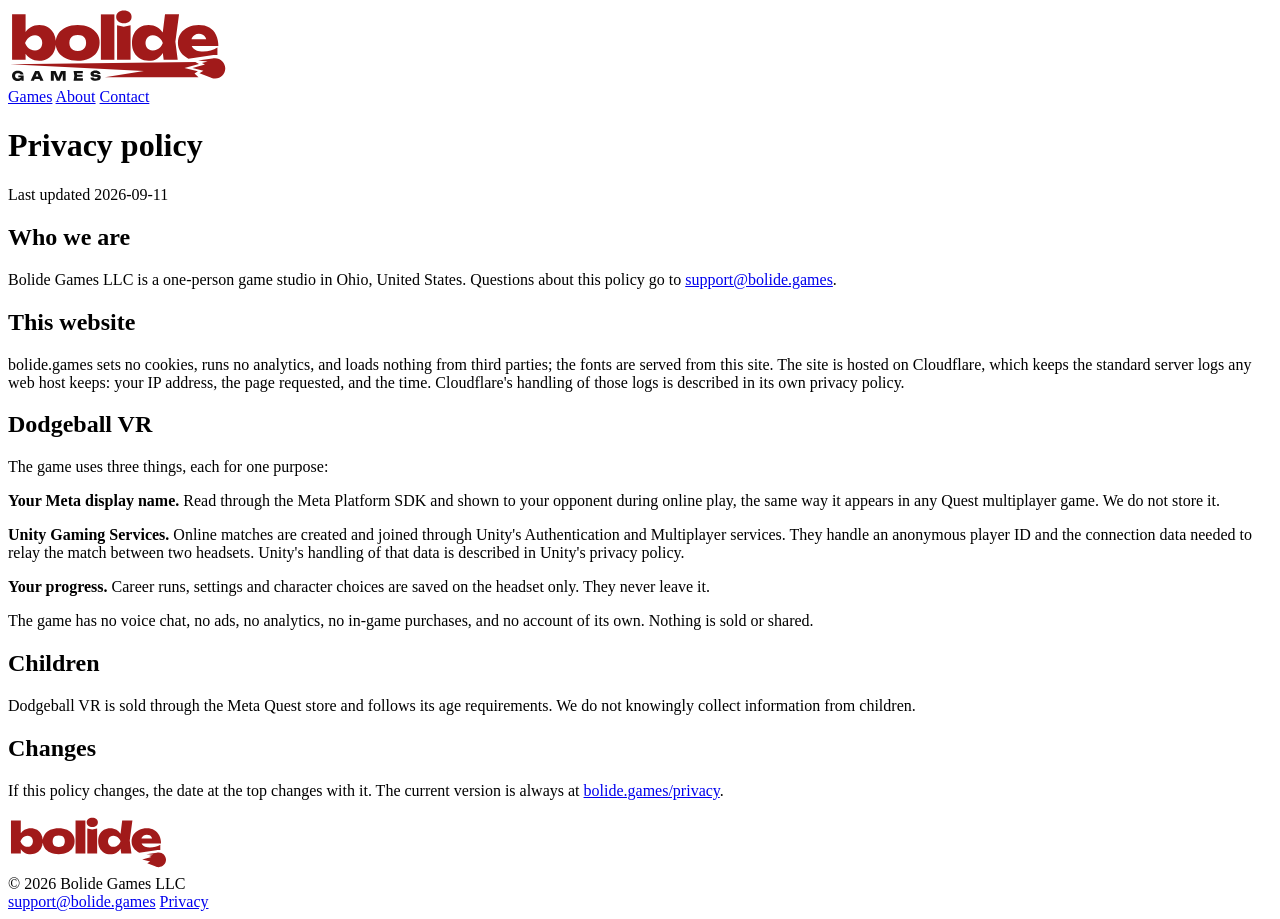
==== privacy.html @ 9a058cd9 "privacy policy (draft for Andrew's review)" ====
<!doctype html>
<html lang="en">
<head>
<meta charset="utf-8">
<meta name="viewport" content="width=device-width, initial-scale=1">
<title>Privacy policy — Bolide Games</title>
<meta name="description" content="What the Bolide Games website and Dodgeball VR collect, and what they do not.">
<meta name="theme-color" content="#111111">
<link rel="icon" href="/img/favicon.svg" type="image/svg+xml">
<link rel="apple-touch-icon" href="/img/apple-touch-icon.png">
<link rel="stylesheet" href="/style.css">
</head>
<body>
<header class="site-header">
  <div class="wrap">
    <a class="brand" href="/"><img src="/img/bolide-on-light.svg" alt="Bolide Games" width="220" height="76"></a>
    <nav class="nav" aria-label="Site">
      <a href="/#games">Games</a>
      <a href="/#about">About</a>
      <a class="contact" href="mailto:support@bolide.games">Contact</a>
    </nav>
  </div>
</header>

<main class="prose">
  <div class="wrap">
    <h1>Privacy policy</h1>
    <p class="updated">Last updated 2026-09-11</p>
    <article>
      <h2>Who we are</h2>
      <p>Bolide Games LLC is a one-person game studio in Ohio, United States. Questions about this policy go to <a href="mailto:support@bolide.games">support@bolide.games</a>.</p>

      <h2>This website</h2>
      <p>bolide.games sets no cookies, runs no analytics, and loads nothing from third parties; the fonts are served from this site. The site is hosted on Cloudflare, which keeps the standard server logs any web host keeps: your IP address, the page requested, and the time. Cloudflare's handling of those logs is described in its own privacy policy.</p>

      <h2>Dodgeball VR</h2>
      <p>The game uses three things, each for one purpose:</p>
      <p><strong>Your Meta display name.</strong> Read through the Meta Platform SDK and shown to your opponent during online play, the same way it appears in any Quest multiplayer game. We do not store it.</p>
      <p><strong>Unity Gaming Services.</strong> Online matches are created and joined through Unity's Authentication and Multiplayer services. They handle an anonymous player ID and the connection data needed to relay the match between two headsets. Unity's handling of that data is described in Unity's privacy policy.</p>
      <p><strong>Your progress.</strong> Career runs, settings and character choices are saved on the headset only. They never leave it.</p>
      <p>The game has no voice chat, no ads, no analytics, no in-game purchases, and no account of its own. Nothing is sold or shared.</p>

      <h2>Children</h2>
      <p>Dodgeball VR is sold through the Meta Quest store and follows its age requirements. We do not knowingly collect information from children.</p>

      <h2>Changes</h2>
      <p>If this policy changes, the date at the top changes with it. The current version is always at <a href="/privacy">bolide.games/privacy</a>.</p>
    </article>
  </div>
</main>

<footer class="site-footer">
  <div class="wrap">
    <div class="left">
      <img src="/img/bolide-on-dark.svg" alt="" width="160" height="55">
      <div>&copy; 2026 Bolide Games LLC</div>
    </div>
    <div class="right">
      <a href="mailto:support@bolide.games">support@bolide.games</a>
      <a href="/privacy">Privacy</a>
    </div>
  </div>
</footer>
</body>
</html>
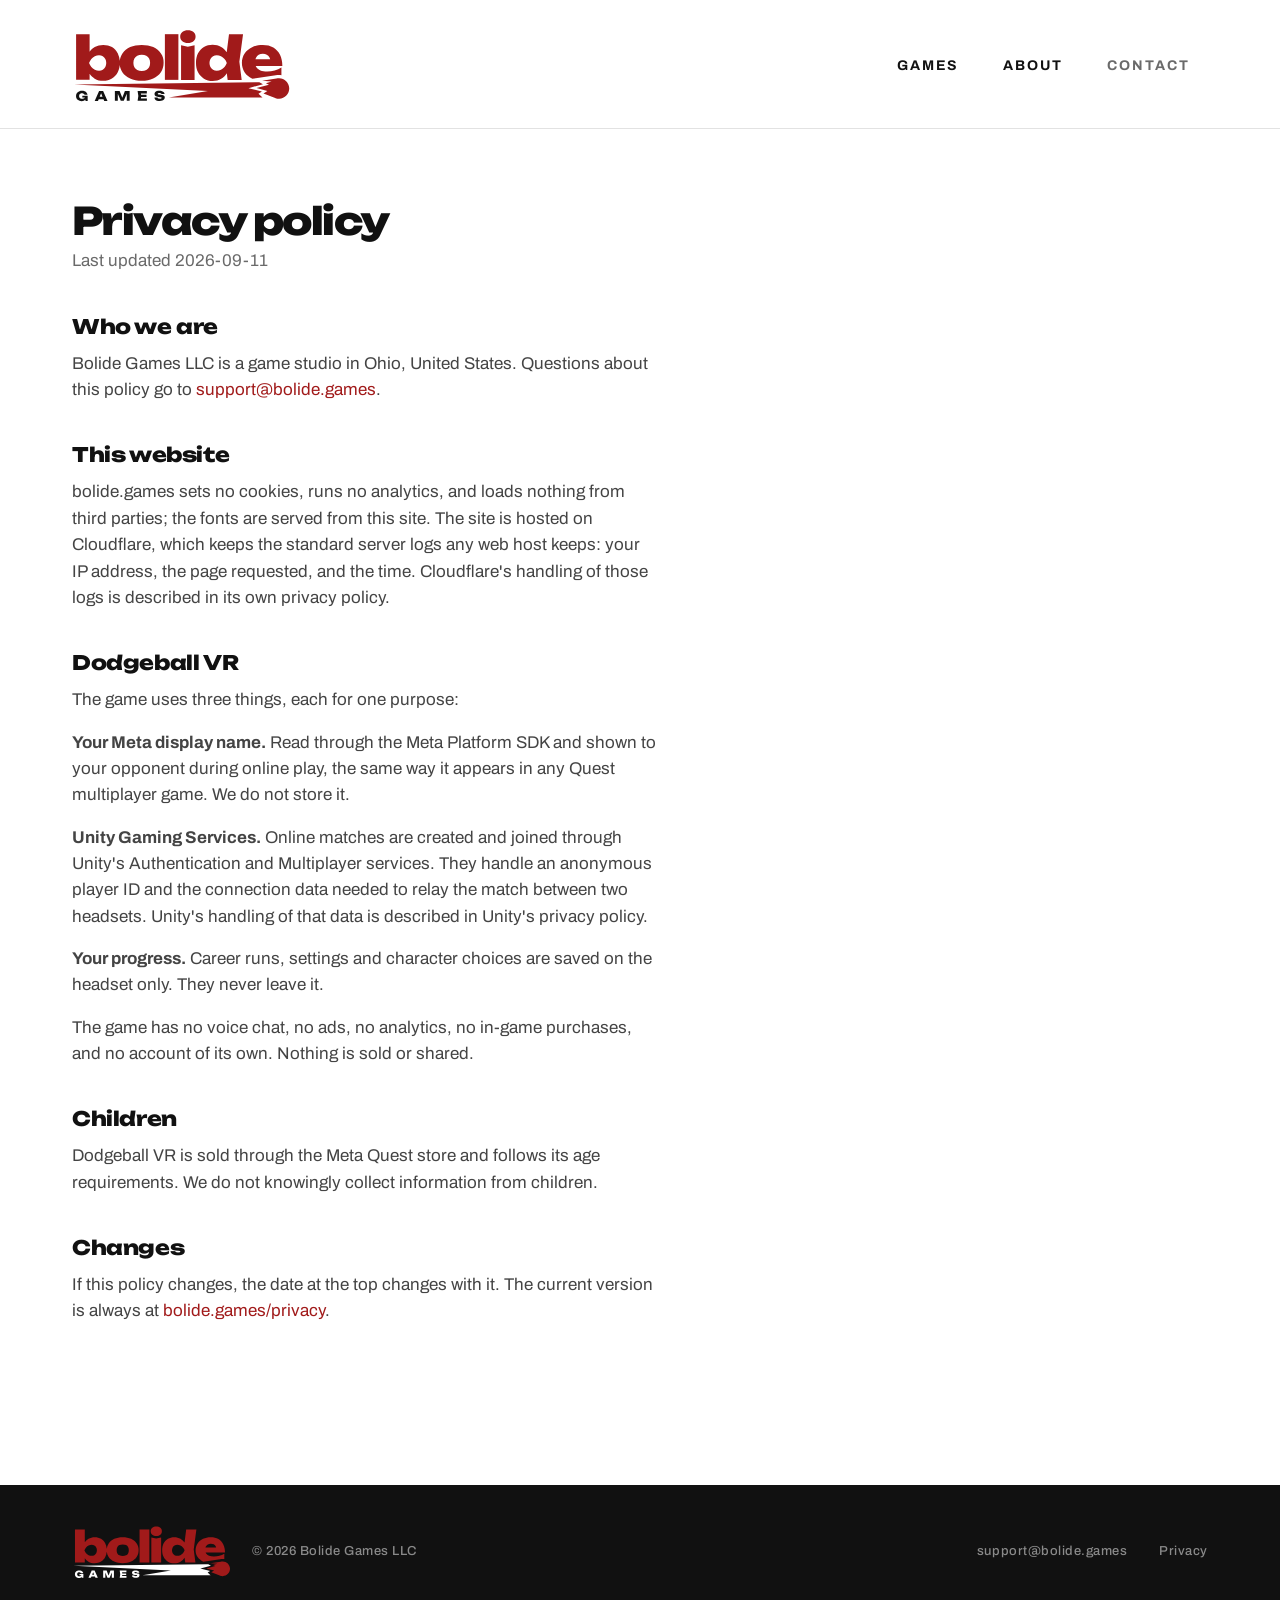
==== commit d49f14d1: "about: a game studio in Ohio" ====
--- a/privacy.html
+++ b/privacy.html
@@ -28,7 +28,7 @@
     <p class="updated">Last updated 2026-09-11</p>
     <article>
       <h2>Who we are</h2>
-      <p>Bolide Games LLC is a one-person game studio in Ohio, United States. Questions about this policy go to <a href="mailto:support@bolide.games">support@bolide.games</a>.</p>
+      <p>Bolide Games LLC is a game studio in Ohio, United States. Questions about this policy go to <a href="mailto:support@bolide.games">support@bolide.games</a>.</p>
 
       <h2>This website</h2>
       <p>bolide.games sets no cookies, runs no analytics, and loads nothing from third parties; the fonts are served from this site. The site is hosted on Cloudflare, which keeps the standard server logs any web host keeps: your IP address, the page requested, and the time. Cloudflare's handling of those logs is described in its own privacy policy.</p>
--- a/style.css
+++ b/style.css
@@ -0,0 +1,101 @@
+/* Bolide Games — one committed look: white page, dark hero and footer. */
+@font-face { font-family: "Unbounded"; font-weight: 800; font-display: swap; src: url("fonts/unbounded-800.woff2") format("woff2"); }
+@font-face { font-family: "Archivo"; font-weight: 400; font-display: swap; src: url("fonts/archivo-400.woff2") format("woff2"); }
+@font-face { font-family: "Archivo"; font-weight: 500; font-display: swap; src: url("fonts/archivo-500.woff2") format("woff2"); }
+@font-face { font-family: "Archivo"; font-weight: 700; font-display: swap; src: url("fonts/archivo-700.woff2") format("woff2"); }
+
+:root {
+  --red: #a11a1a; --red-dark: #c62828; --black: #111111; --ink: #444444; --muted: #6a6a6a;
+  --hairline: #e2e2e2; --void: #0c0c10; --white: #ffffff; --grey: #8a8a8a;
+  --display: "Unbounded", "Arial Black", "Archivo", Arial, sans-serif;
+  --body: "Archivo", "Helvetica Neue", Arial, sans-serif;
+  --gutter: 72px; --content: 1296px;
+}
+* { box-sizing: border-box; }
+html { color-scheme: light; }
+body { margin: 0; background: var(--white); color: var(--black); font: 400 16px/1.55 var(--body); -webkit-font-smoothing: antialiased; }
+img { max-width: 100%; height: auto; display: block; }
+a { color: var(--red); text-decoration: none; }
+a:hover, a:focus-visible { color: var(--black); }
+:focus-visible { outline: 3px solid var(--red-dark); outline-offset: 3px; }
+.wrap { width: min(var(--content), 100% - 2 * var(--gutter)); margin-inline: auto; }
+.label { font: 700 13px/1 var(--body); letter-spacing: 0.14em; text-transform: uppercase; }
+
+/* header */
+.site-header { border-bottom: 1px solid var(--hairline); }
+.site-header .wrap { display: flex; justify-content: space-between; align-items: center; gap: 24px; padding-block: 28px 24px; }
+.brand img { width: 220px; height: auto; }
+.nav { display: flex; gap: 8px; }
+.nav a { color: var(--black); padding: 10px 18px; font: 700 14px/1 var(--body); letter-spacing: 0.14em; text-transform: uppercase; }
+.nav a:hover, .nav a:focus-visible { color: var(--red); }
+.nav a.contact { color: var(--muted); }
+
+/* hero */
+.hero { background: var(--void); background-image: radial-gradient(ellipse at 50% 110%, rgba(198,40,40,0.35) 0%, rgba(12,12,16,0) 55%), linear-gradient(rgba(255,255,255,0.035) 1px, transparent 1px), linear-gradient(90deg, rgba(255,255,255,0.035) 1px, transparent 1px); background-size: 100% 100%, 48px 48px, 48px 48px; color: var(--white); text-align: center; }
+.hero .wrap { display: flex; flex-direction: column; align-items: center; gap: 30px; padding-block: 128px 120px; }
+.hero h1 { margin: 0; }
+.hero h1 img { width: 760px; filter: drop-shadow(0 0 28px rgba(36,227,255,0.35)); }
+.hero p { margin: 0; max-width: 860px; font: 500 30px/1.3 var(--body); text-wrap: balance; }
+.badge { display: flex; align-items: center; gap: 18px; font: 800 13px/1 var(--display); letter-spacing: 0.1em; text-transform: uppercase; }
+.badge::before, .badge::after { content: ""; width: 40px; height: 3px; background: var(--red-dark); }
+
+/* sections */
+.section .wrap { padding-block: 104px 0; }
+.h-display { margin: 0; font: 800 38px/1 var(--display); letter-spacing: -0.04em; color: var(--black); }
+.games-h { position: relative; width: 240px; height: 60px; margin-bottom: 36px; }
+.games-h .h-display { position: absolute; left: 0; top: 0; }
+.games-h svg { position: absolute; left: -8px; top: 44px; width: 200px; height: 20px; overflow: visible; }
+.game { display: grid; grid-template-columns: 4fr 5fr 2fr 1fr; gap: 32px; align-items: center; padding-block: 32px; border-top: 3px solid var(--black); border-bottom: 1px solid var(--hairline); }
+.game + .game { border-top: 0; }
+.game .shot { background: var(--void); aspect-ratio: 16 / 9; }
+.game .shot img { width: 100%; height: 100%; object-fit: cover; }
+.game h3 { margin: 0 0 12px; font: 800 24px/1.1 var(--display); letter-spacing: -0.03em; }
+.game p { margin: 0; color: var(--ink); text-wrap: pretty; }
+.game .meta { display: flex; flex-direction: column; gap: 8px; }
+.game .meta .platform { color: var(--muted); }
+.game .meta .status { color: var(--red); }
+.about .wrap { padding-block: 104px 0; }
+.about p { max-width: 65ch; margin: 24px 0 0; font-size: 18px; color: var(--ink); }
+
+/* footer */
+.site-footer { margin-top: 160px; background: var(--black); color: var(--grey); font: 500 13px/1.5 var(--body); letter-spacing: 0.04em; }
+.site-footer .wrap { display: flex; justify-content: space-between; align-items: center; gap: 24px; padding-block: 40px; }
+.site-footer .left { display: flex; align-items: center; gap: 20px; }
+.site-footer .left img { width: 160px; height: auto; }
+.site-footer .right { display: flex; gap: 32px; }
+.site-footer a { color: var(--grey); }
+.site-footer a:hover, .site-footer a:focus-visible { color: var(--white); }
+
+/* privacy */
+.prose .wrap { padding-block: 72px 0; }
+.prose h1 { margin: 0 0 8px; font: 800 38px/1.05 var(--display); letter-spacing: -0.04em; }
+.prose .updated { margin: 0 0 40px; color: var(--muted); }
+.prose article { max-width: 65ch; }
+.prose h2 { margin: 40px 0 12px; font: 800 20px/1.2 var(--display); letter-spacing: -0.02em; }
+.prose p { margin: 0 0 16px; color: var(--ink); font-size: 17px; }
+
+/* phone */
+@media (max-width: 900px) {
+  :root { --gutter: 20px; }
+  .site-header .wrap { padding-block: 18px 16px; }
+  .brand img { width: 156px; }
+  .nav { gap: 4px; }
+  .nav a { padding: 12px 10px; font-size: 12px; letter-spacing: 0.12em; }
+  .hero .wrap { gap: 20px; padding-block: 56px 52px; }
+  .hero h1 img { width: 330px; filter: drop-shadow(0 0 20px rgba(36,227,255,0.35)); }
+  .hero p { font-size: 20px; line-height: 1.35; }
+  .badge { gap: 12px; font-size: 11px; }
+  .badge::before, .badge::after { width: 28px; }
+  .section .wrap, .about .wrap { padding-block: 48px 0; }
+  .h-display { font-size: 30px; }
+  .games-h { width: 180px; height: 48px; margin-bottom: 20px; }
+  .games-h svg { left: -6px; top: 34px; width: 160px; height: 16px; }
+  .game { grid-template-columns: 1fr; gap: 16px; padding-block: 20px 24px; }
+  .game h3 { font-size: 20px; }
+  .game .meta { flex-direction: row; justify-content: space-between; }
+  .about p { font-size: 16px; }
+  .site-footer { margin-top: 72px; }
+  .site-footer .wrap { flex-direction: column; align-items: flex-start; gap: 14px; padding-block: 32px; }
+  .site-footer .right { gap: 20px; }
+}
+@media (max-width: 380px) { .nav a { padding: 12px 6px; } }
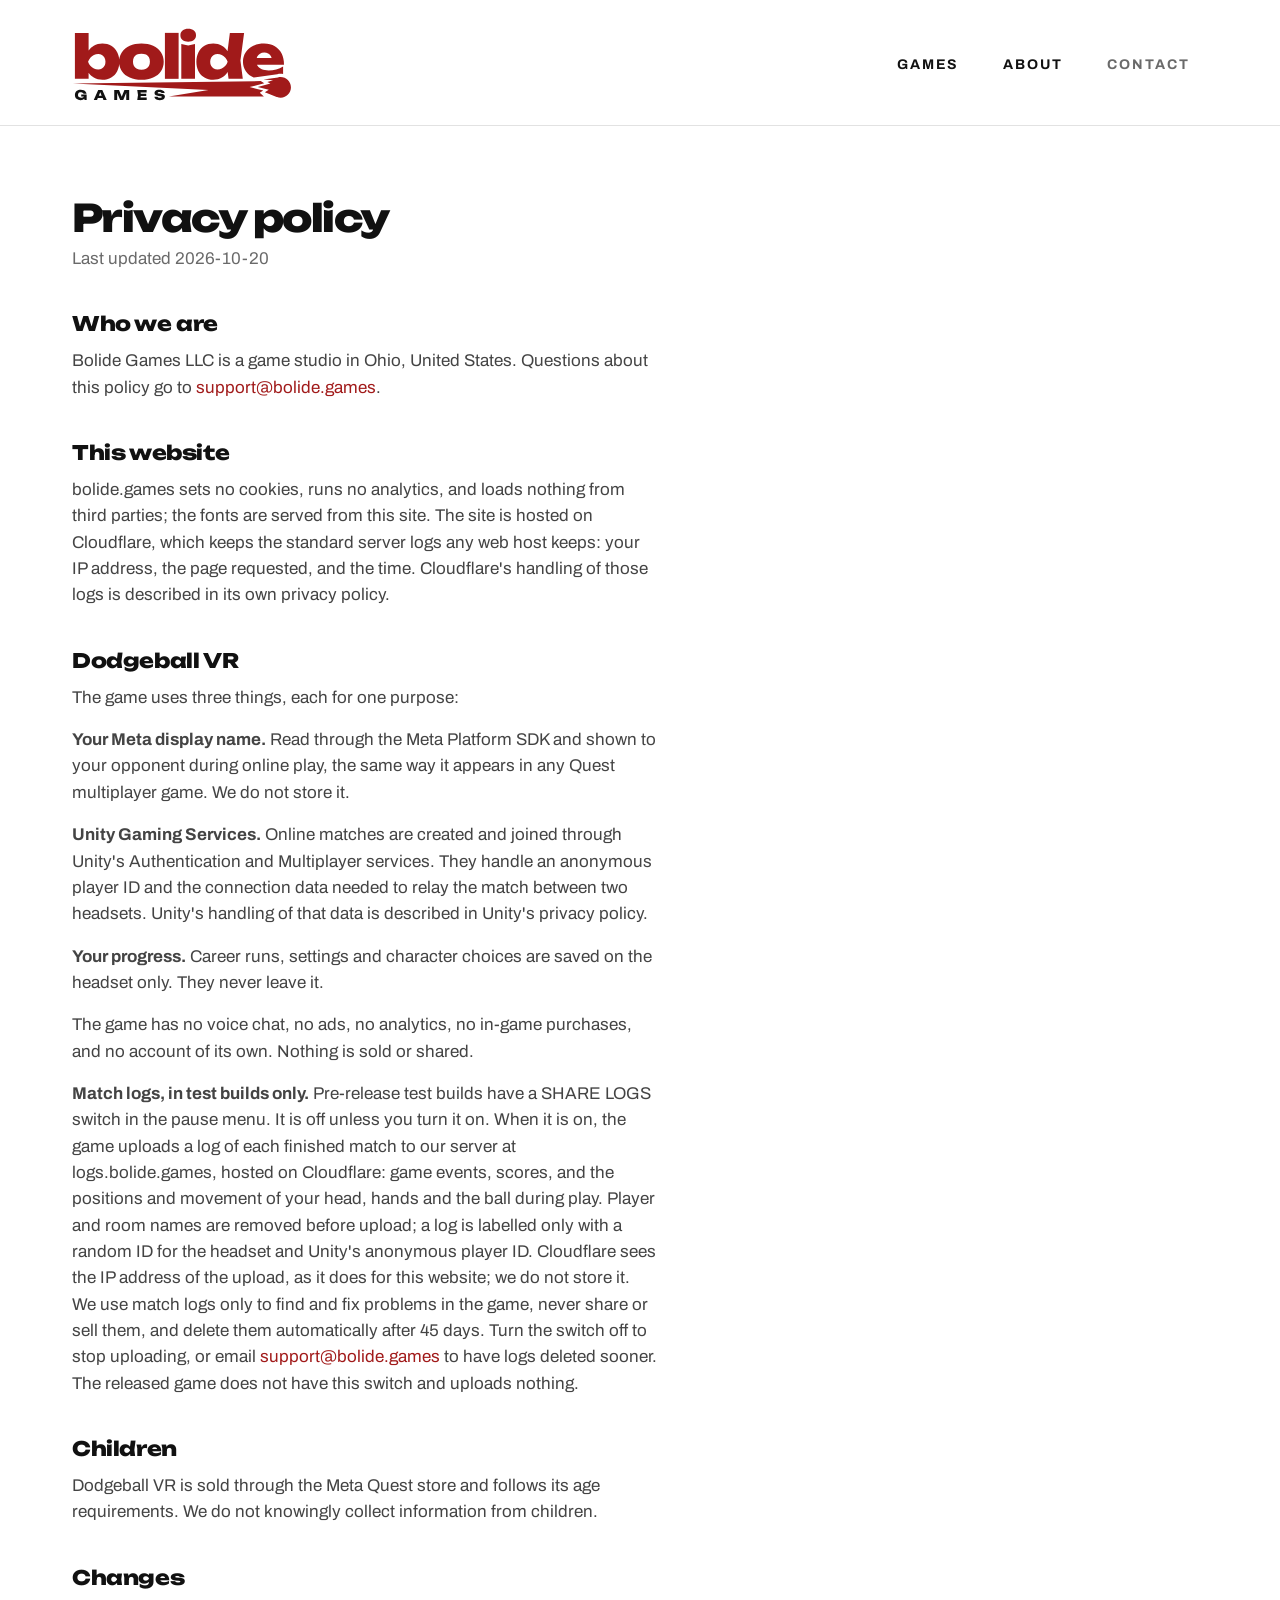
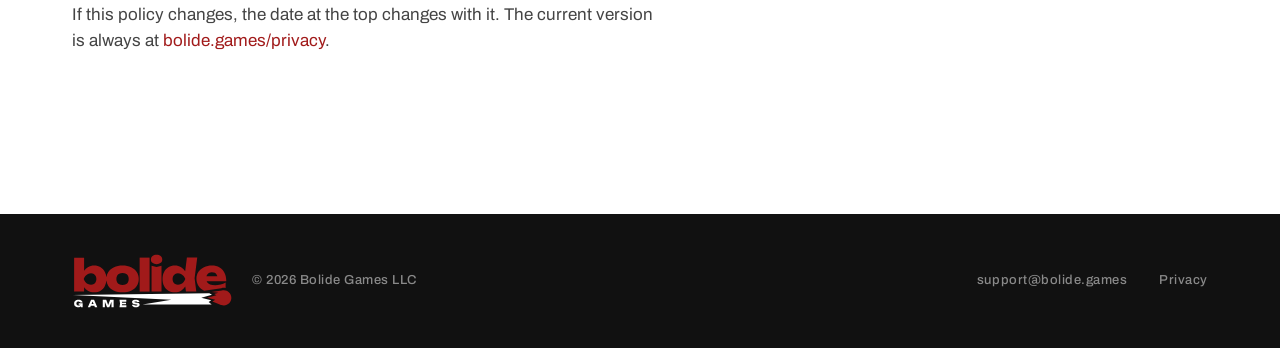
==== commit 7122597c: "privacy: match logs (SHARE LOGS) in test builds only Opt-in pause-menu switch in pre-release builds " ====
--- a/privacy.html
+++ b/privacy.html
@@ -25,7 +25,7 @@
 <main class="prose">
   <div class="wrap">
     <h1>Privacy policy</h1>
-    <p class="updated">Last updated 2026-09-11</p>
+    <p class="updated">Last updated 2026-10-20</p>
     <article>
       <h2>Who we are</h2>
       <p>Bolide Games LLC is a game studio in Ohio, United States. Questions about this policy go to <a href="mailto:support@bolide.games">support@bolide.games</a>.</p>
@@ -39,6 +39,7 @@
       <p><strong>Unity Gaming Services.</strong> Online matches are created and joined through Unity's Authentication and Multiplayer services. They handle an anonymous player ID and the connection data needed to relay the match between two headsets. Unity's handling of that data is described in Unity's privacy policy.</p>
       <p><strong>Your progress.</strong> Career runs, settings and character choices are saved on the headset only. They never leave it.</p>
       <p>The game has no voice chat, no ads, no analytics, no in-game purchases, and no account of its own. Nothing is sold or shared.</p>
+      <p><strong>Match logs, in test builds only.</strong> Pre-release test builds have a SHARE LOGS switch in the pause menu. It is off unless you turn it on. When it is on, the game uploads a log of each finished match to our server at logs.bolide.games, hosted on Cloudflare: game events, scores, and the positions and movement of your head, hands and the ball during play. Player and room names are removed before upload; a log is labelled only with a random ID for the headset and Unity's anonymous player ID. Cloudflare sees the IP address of the upload, as it does for this website; we do not store it. We use match logs only to find and fix problems in the game, never share or sell them, and delete them automatically after 45 days. Turn the switch off to stop uploading, or email <a href="mailto:support@bolide.games">support@bolide.games</a> to have logs deleted sooner. The released game does not have this switch and uploads nothing.</p>
 
       <h2>Children</h2>
       <p>Dodgeball VR is sold through the Meta Quest store and follows its age requirements. We do not knowingly collect information from children.</p>
--- a/style.css
+++ b/style.css
@@ -38,6 +38,7 @@
 .hero p { margin: 0; max-width: 860px; font: 500 30px/1.3 var(--body); text-wrap: balance; }
 .badge { display: flex; align-items: center; gap: 18px; font: 800 13px/1 var(--display); letter-spacing: 0.1em; text-transform: uppercase; }
 .badge::before, .badge::after { content: ""; width: 40px; height: 3px; background: var(--red-dark); }
+.trailer { display: block; width: min(960px, 100%); height: auto; aspect-ratio: 16 / 9; background: #000; border: 1px solid rgba(255,255,255,0.12); margin-top: 12px; }
 
 /* sections */
 .section .wrap { padding-block: 104px 0; }
@@ -45,10 +46,15 @@
 .games-h { position: relative; width: 240px; height: 60px; margin-bottom: 36px; }
 .games-h .h-display { position: absolute; left: 0; top: 0; }
 .games-h svg { position: absolute; left: -8px; top: 44px; width: 200px; height: 20px; overflow: visible; }
-.game { display: grid; grid-template-columns: 4fr 5fr 2fr 1fr; gap: 32px; align-items: center; padding-block: 32px; border-top: 3px solid var(--black); border-bottom: 1px solid var(--hairline); }
+/* Two screenshots side by side across the top, the facts on one line underneath:
+   at this content width a shot inside a 4-column cell is ~380px, too small to read
+   a scoreboard or a fighter's name. */
+.game { padding-block: 32px; border-top: 3px solid var(--black); border-bottom: 1px solid var(--hairline); }
 .game + .game { border-top: 0; }
+.game .shots { display: grid; grid-template-columns: 1fr 1fr; gap: 24px; margin-bottom: 28px; }
 .game .shot { background: var(--void); aspect-ratio: 16 / 9; }
 .game .shot img { width: 100%; height: 100%; object-fit: cover; }
+.game .facts { display: grid; grid-template-columns: 9fr 2fr 1fr; gap: 32px; align-items: baseline; }
 .game h3 { margin: 0 0 12px; font: 800 24px/1.1 var(--display); letter-spacing: -0.03em; }
 .game p { margin: 0; color: var(--ink); text-wrap: pretty; }
 .game .meta { display: flex; flex-direction: column; gap: 8px; }
@@ -90,7 +96,9 @@
   .h-display { font-size: 30px; }
   .games-h { width: 180px; height: 48px; margin-bottom: 20px; }
   .games-h svg { left: -6px; top: 34px; width: 160px; height: 16px; }
-  .game { grid-template-columns: 1fr; gap: 16px; padding-block: 20px 24px; }
+  .game { padding-block: 20px 24px; }
+  .game .shots { grid-template-columns: 1fr; gap: 12px; margin-bottom: 16px; }
+  .game .facts { grid-template-columns: 1fr; gap: 12px; }
   .game h3 { font-size: 20px; }
   .game .meta { flex-direction: row; justify-content: space-between; }
   .about p { font-size: 16px; }
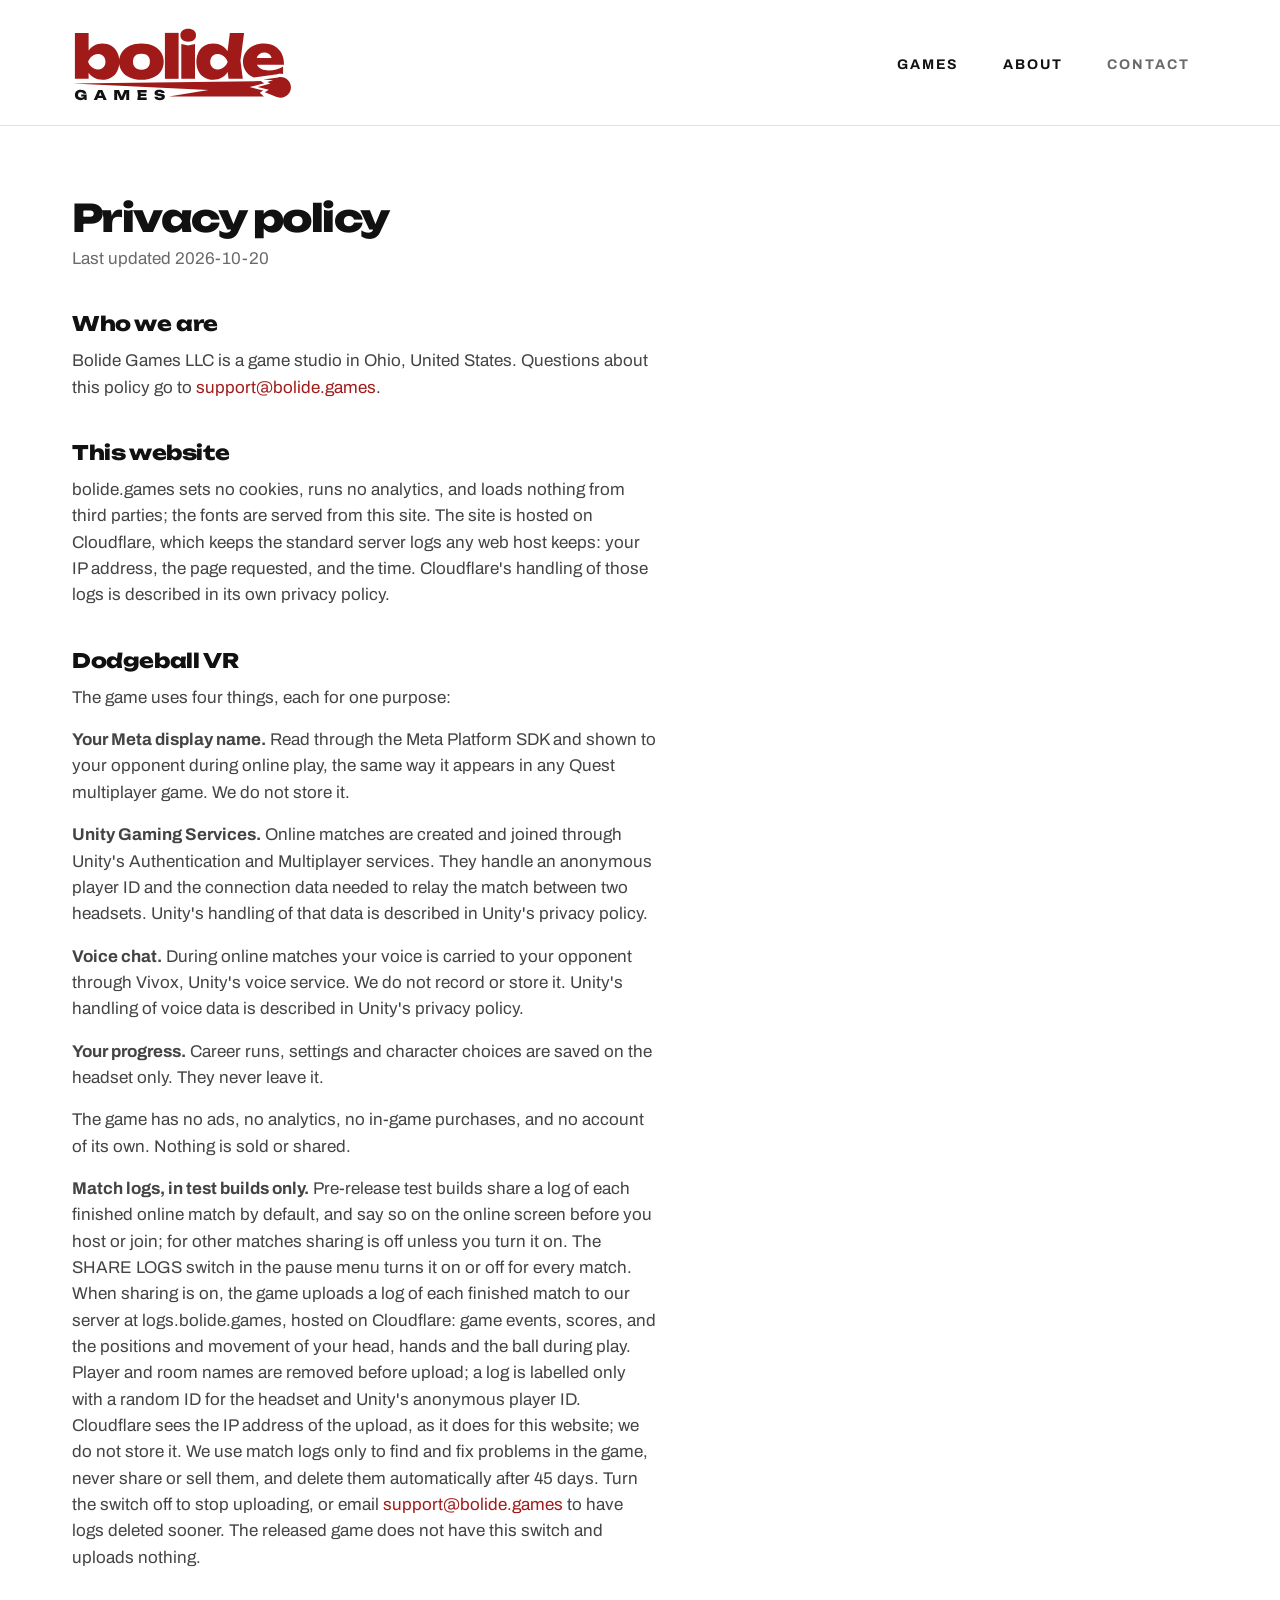
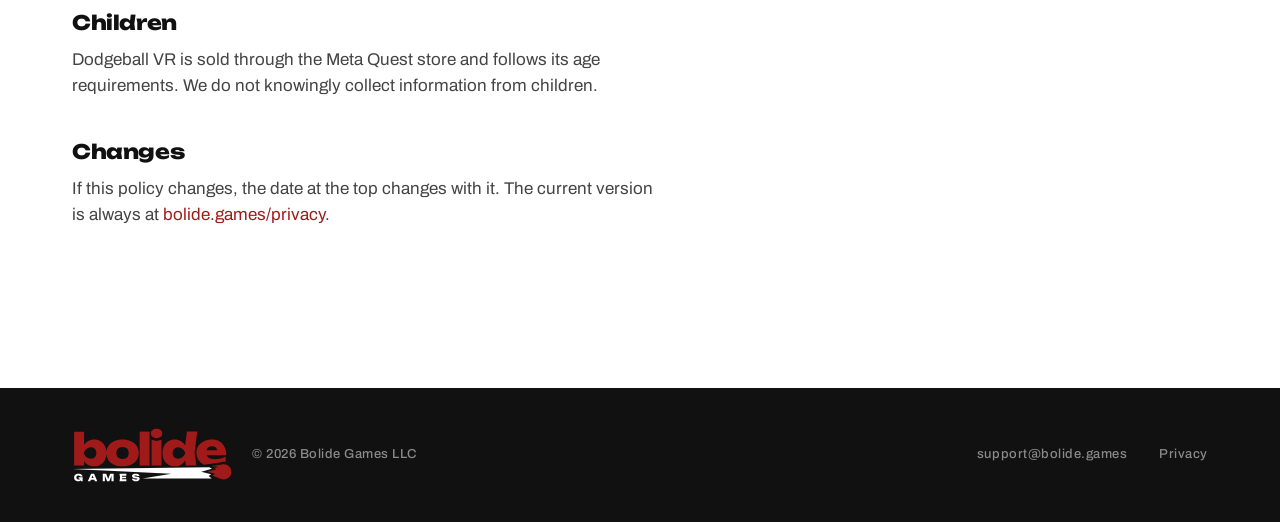
==== commit bf73e901: "privacy: voice chat (Vivox) listed; test-build match logs default on for online The page said "no vo" ====
--- a/privacy.html
+++ b/privacy.html
@@ -34,12 +34,13 @@
       <p>bolide.games sets no cookies, runs no analytics, and loads nothing from third parties; the fonts are served from this site. The site is hosted on Cloudflare, which keeps the standard server logs any web host keeps: your IP address, the page requested, and the time. Cloudflare's handling of those logs is described in its own privacy policy.</p>
 
       <h2>Dodgeball VR</h2>
-      <p>The game uses three things, each for one purpose:</p>
+      <p>The game uses four things, each for one purpose:</p>
       <p><strong>Your Meta display name.</strong> Read through the Meta Platform SDK and shown to your opponent during online play, the same way it appears in any Quest multiplayer game. We do not store it.</p>
       <p><strong>Unity Gaming Services.</strong> Online matches are created and joined through Unity's Authentication and Multiplayer services. They handle an anonymous player ID and the connection data needed to relay the match between two headsets. Unity's handling of that data is described in Unity's privacy policy.</p>
+      <p><strong>Voice chat.</strong> During online matches your voice is carried to your opponent through Vivox, Unity's voice service. We do not record or store it. Unity's handling of voice data is described in Unity's privacy policy.</p>
       <p><strong>Your progress.</strong> Career runs, settings and character choices are saved on the headset only. They never leave it.</p>
-      <p>The game has no voice chat, no ads, no analytics, no in-game purchases, and no account of its own. Nothing is sold or shared.</p>
-      <p><strong>Match logs, in test builds only.</strong> Pre-release test builds have a SHARE LOGS switch in the pause menu. It is off unless you turn it on. When it is on, the game uploads a log of each finished match to our server at logs.bolide.games, hosted on Cloudflare: game events, scores, and the positions and movement of your head, hands and the ball during play. Player and room names are removed before upload; a log is labelled only with a random ID for the headset and Unity's anonymous player ID. Cloudflare sees the IP address of the upload, as it does for this website; we do not store it. We use match logs only to find and fix problems in the game, never share or sell them, and delete them automatically after 45 days. Turn the switch off to stop uploading, or email <a href="mailto:support@bolide.games">support@bolide.games</a> to have logs deleted sooner. The released game does not have this switch and uploads nothing.</p>
+      <p>The game has no ads, no analytics, no in-game purchases, and no account of its own. Nothing is sold or shared.</p>
+      <p><strong>Match logs, in test builds only.</strong> Pre-release test builds share a log of each finished online match by default, and say so on the online screen before you host or join; for other matches sharing is off unless you turn it on. The SHARE LOGS switch in the pause menu turns it on or off for every match. When sharing is on, the game uploads a log of each finished match to our server at logs.bolide.games, hosted on Cloudflare: game events, scores, and the positions and movement of your head, hands and the ball during play. Player and room names are removed before upload; a log is labelled only with a random ID for the headset and Unity's anonymous player ID. Cloudflare sees the IP address of the upload, as it does for this website; we do not store it. We use match logs only to find and fix problems in the game, never share or sell them, and delete them automatically after 45 days. Turn the switch off to stop uploading, or email <a href="mailto:support@bolide.games">support@bolide.games</a> to have logs deleted sooner. The released game does not have this switch and uploads nothing.</p>
 
       <h2>Children</h2>
       <p>Dodgeball VR is sold through the Meta Quest store and follows its age requirements. We do not knowingly collect information from children.</p>
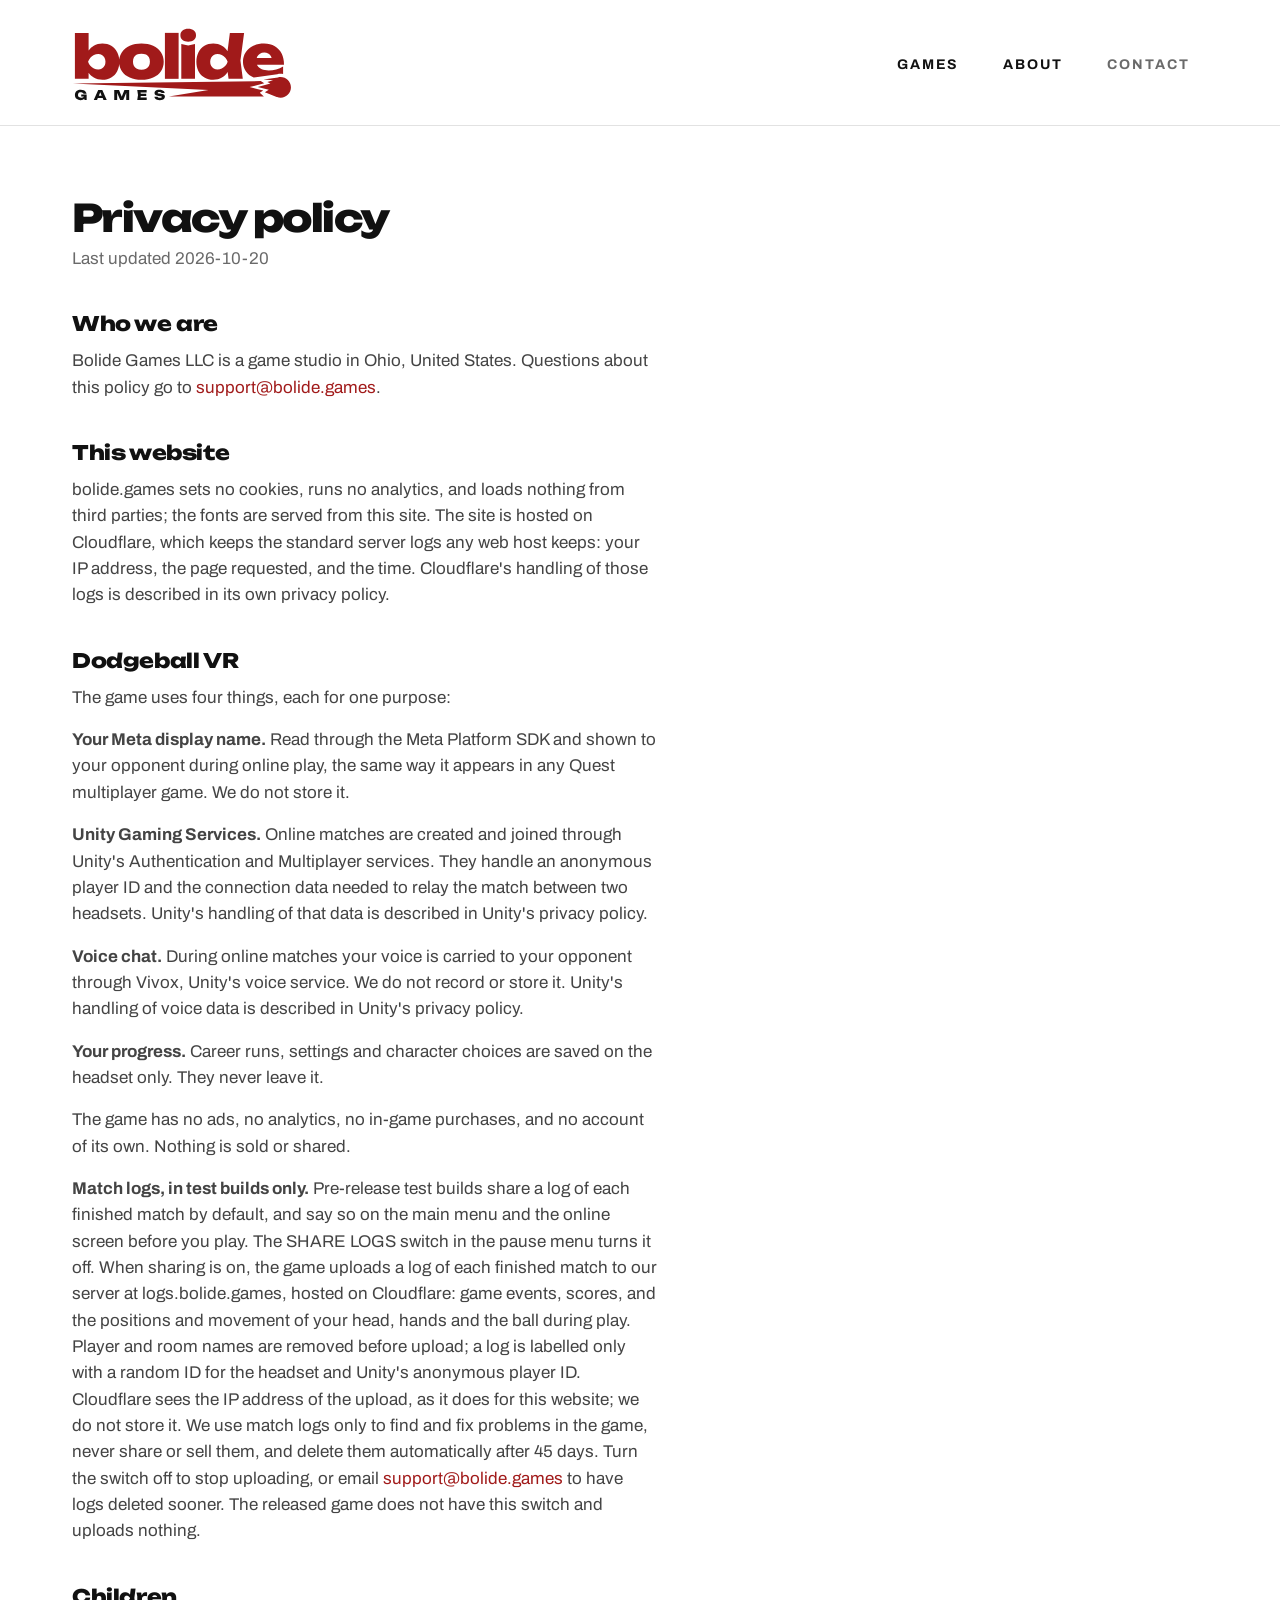
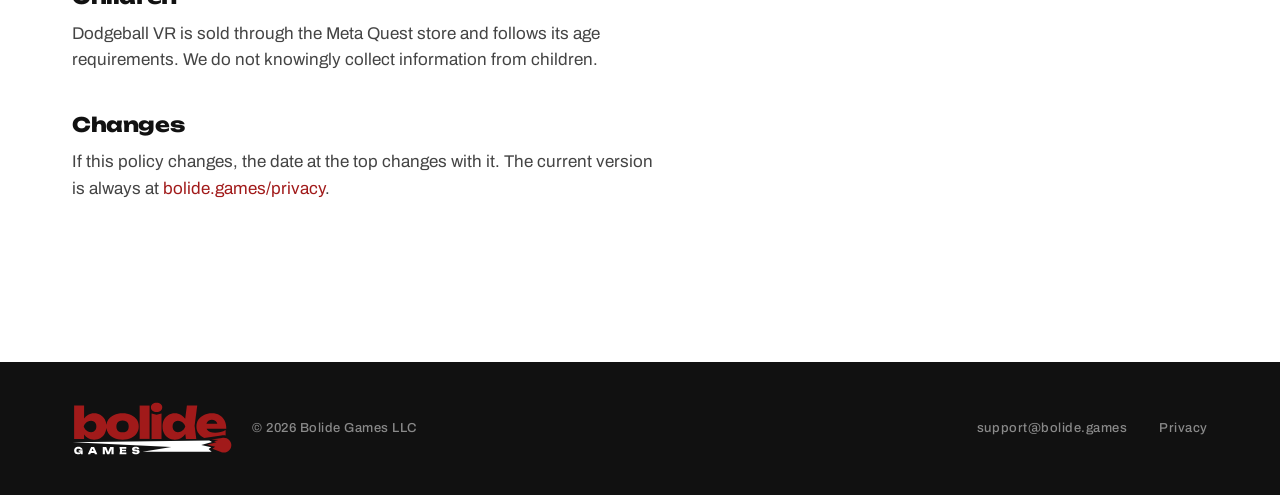
==== commit 3c189d04: "privacy: test builds share match logs from every match by default Said on the main menu and the onli" ====
--- a/privacy.html
+++ b/privacy.html
@@ -40,7 +40,7 @@
       <p><strong>Voice chat.</strong> During online matches your voice is carried to your opponent through Vivox, Unity's voice service. We do not record or store it. Unity's handling of voice data is described in Unity's privacy policy.</p>
       <p><strong>Your progress.</strong> Career runs, settings and character choices are saved on the headset only. They never leave it.</p>
       <p>The game has no ads, no analytics, no in-game purchases, and no account of its own. Nothing is sold or shared.</p>
-      <p><strong>Match logs, in test builds only.</strong> Pre-release test builds share a log of each finished online match by default, and say so on the online screen before you host or join; for other matches sharing is off unless you turn it on. The SHARE LOGS switch in the pause menu turns it on or off for every match. When sharing is on, the game uploads a log of each finished match to our server at logs.bolide.games, hosted on Cloudflare: game events, scores, and the positions and movement of your head, hands and the ball during play. Player and room names are removed before upload; a log is labelled only with a random ID for the headset and Unity's anonymous player ID. Cloudflare sees the IP address of the upload, as it does for this website; we do not store it. We use match logs only to find and fix problems in the game, never share or sell them, and delete them automatically after 45 days. Turn the switch off to stop uploading, or email <a href="mailto:support@bolide.games">support@bolide.games</a> to have logs deleted sooner. The released game does not have this switch and uploads nothing.</p>
+      <p><strong>Match logs, in test builds only.</strong> Pre-release test builds share a log of each finished match by default, and say so on the main menu and the online screen before you play. The SHARE LOGS switch in the pause menu turns it off. When sharing is on, the game uploads a log of each finished match to our server at logs.bolide.games, hosted on Cloudflare: game events, scores, and the positions and movement of your head, hands and the ball during play. Player and room names are removed before upload; a log is labelled only with a random ID for the headset and Unity's anonymous player ID. Cloudflare sees the IP address of the upload, as it does for this website; we do not store it. We use match logs only to find and fix problems in the game, never share or sell them, and delete them automatically after 45 days. Turn the switch off to stop uploading, or email <a href="mailto:support@bolide.games">support@bolide.games</a> to have logs deleted sooner. The released game does not have this switch and uploads nothing.</p>
 
       <h2>Children</h2>
       <p>Dodgeball VR is sold through the Meta Quest store and follows its age requirements. We do not knowingly collect information from children.</p>
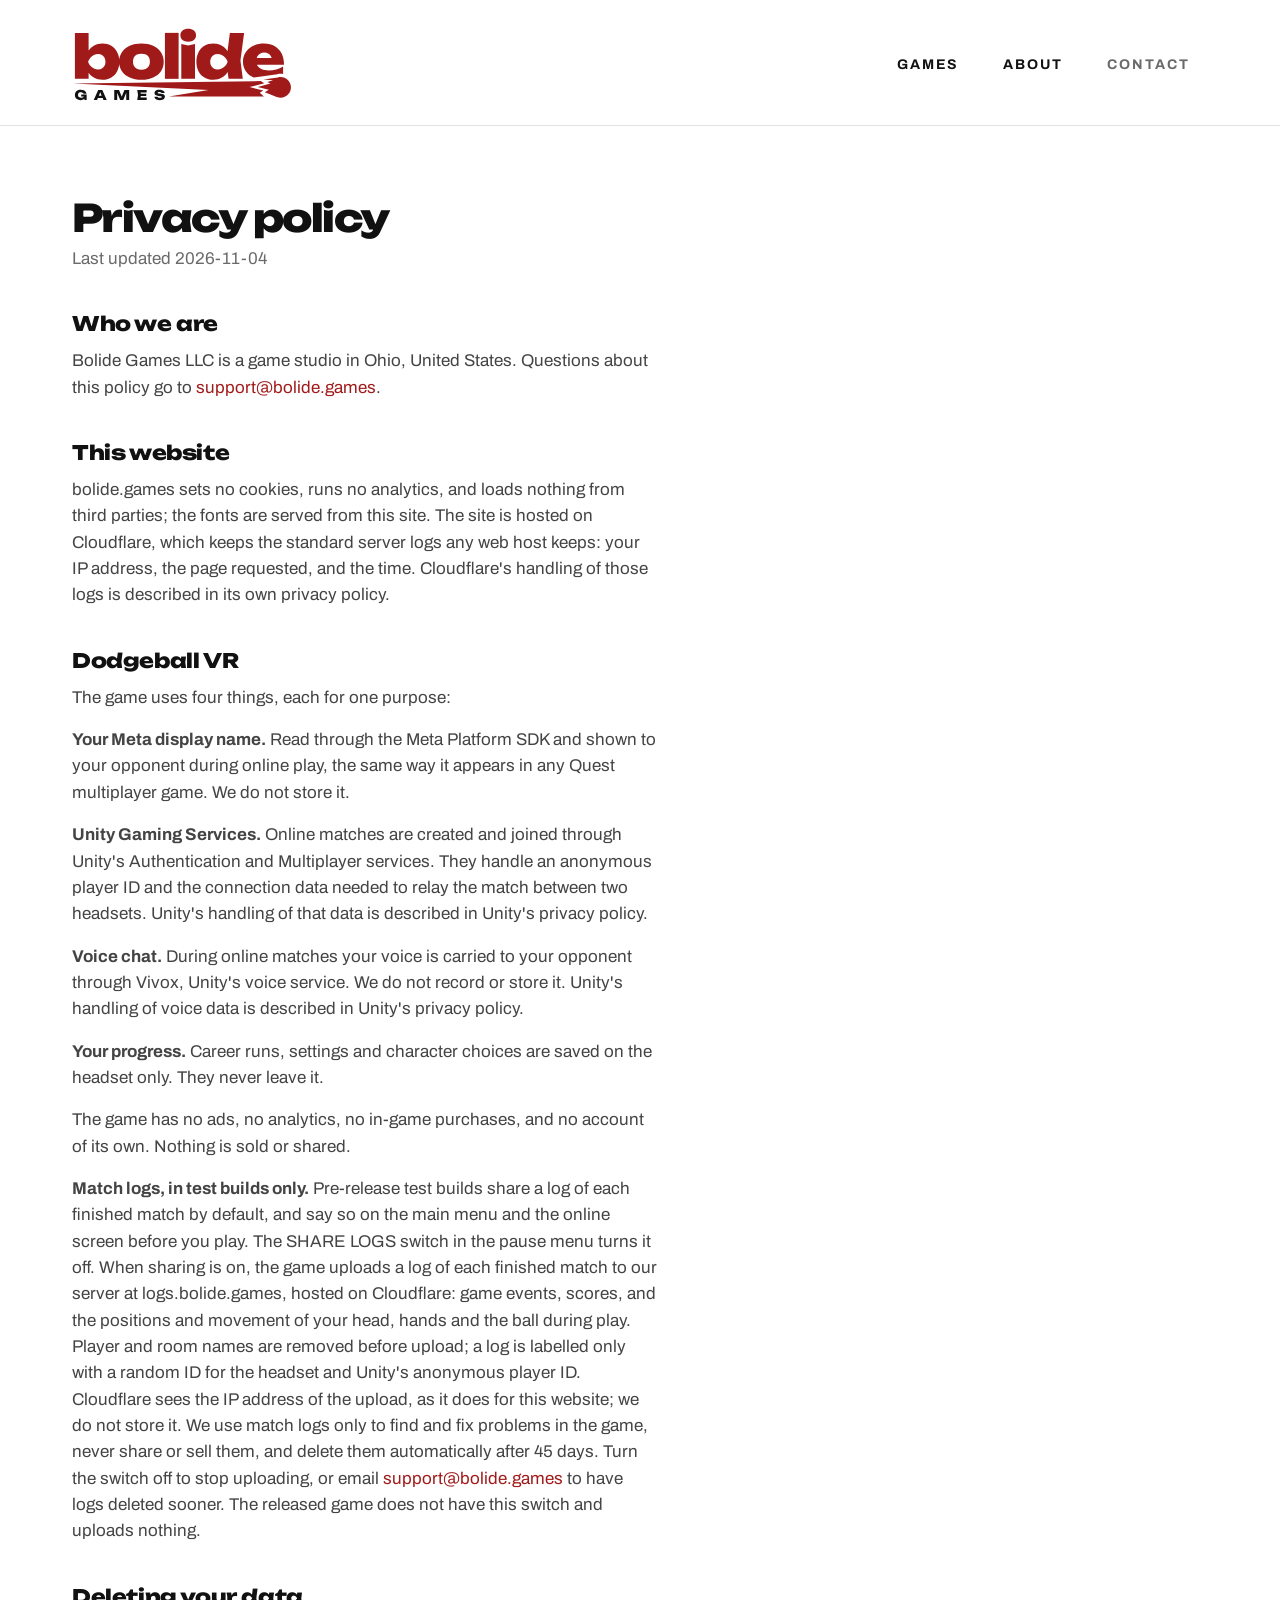
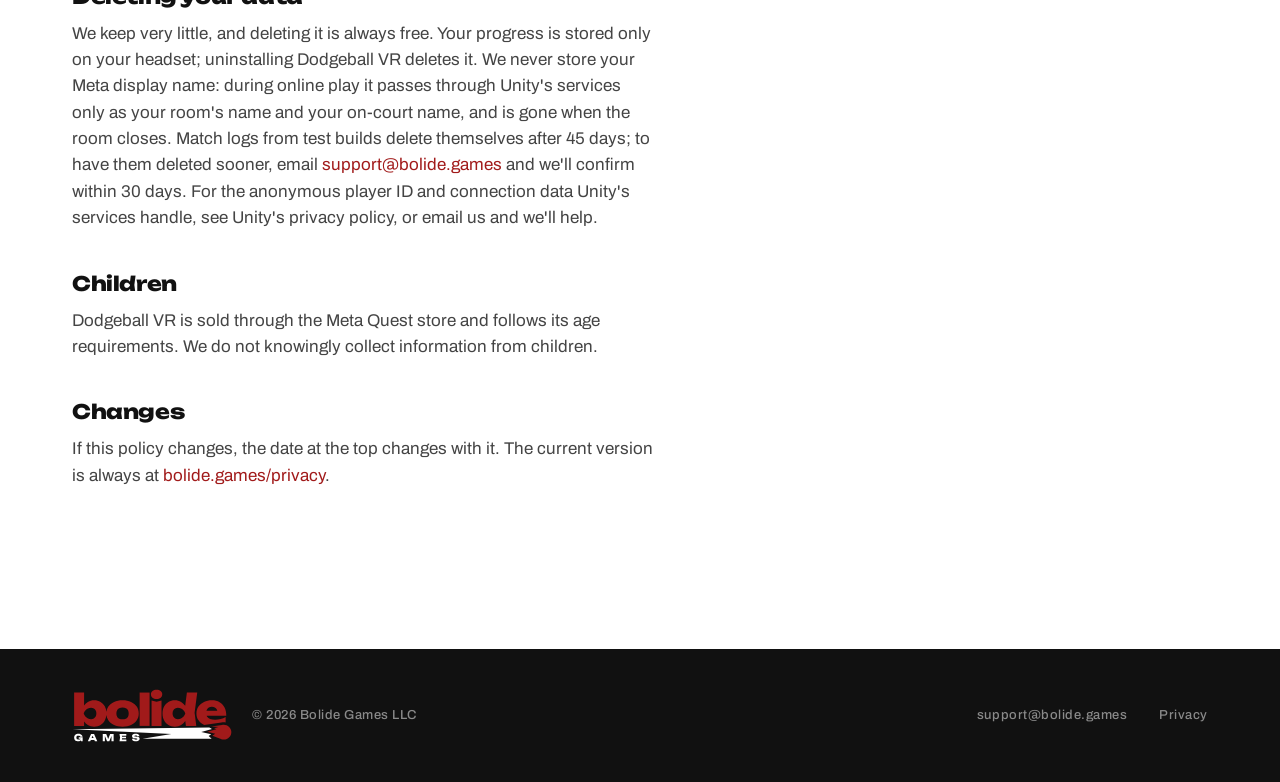
==== commit 39f4f99f: "Privacy: how to delete your data (Meta VRC.Quest.Privacy.4) Co-Authored-By: Claude Opus 5.5 <noreply" ====
--- a/privacy.html
+++ b/privacy.html
@@ -25,7 +25,7 @@
 <main class="prose">
   <div class="wrap">
     <h1>Privacy policy</h1>
-    <p class="updated">Last updated 2026-10-20</p>
+    <p class="updated">Last updated 2026-11-04</p>
     <article>
       <h2>Who we are</h2>
       <p>Bolide Games LLC is a game studio in Ohio, United States. Questions about this policy go to <a href="mailto:support@bolide.games">support@bolide.games</a>.</p>
@@ -41,6 +41,9 @@
       <p><strong>Your progress.</strong> Career runs, settings and character choices are saved on the headset only. They never leave it.</p>
       <p>The game has no ads, no analytics, no in-game purchases, and no account of its own. Nothing is sold or shared.</p>
       <p><strong>Match logs, in test builds only.</strong> Pre-release test builds share a log of each finished match by default, and say so on the main menu and the online screen before you play. The SHARE LOGS switch in the pause menu turns it off. When sharing is on, the game uploads a log of each finished match to our server at logs.bolide.games, hosted on Cloudflare: game events, scores, and the positions and movement of your head, hands and the ball during play. Player and room names are removed before upload; a log is labelled only with a random ID for the headset and Unity's anonymous player ID. Cloudflare sees the IP address of the upload, as it does for this website; we do not store it. We use match logs only to find and fix problems in the game, never share or sell them, and delete them automatically after 45 days. Turn the switch off to stop uploading, or email <a href="mailto:support@bolide.games">support@bolide.games</a> to have logs deleted sooner. The released game does not have this switch and uploads nothing.</p>
+
+      <h2>Deleting your data</h2>
+      <p>We keep very little, and deleting it is always free. Your progress is stored only on your headset; uninstalling Dodgeball VR deletes it. We never store your Meta display name: during online play it passes through Unity's services only as your room's name and your on-court name, and is gone when the room closes. Match logs from test builds delete themselves after 45 days; to have them deleted sooner, email <a href="mailto:support@bolide.games">support@bolide.games</a> and we'll confirm within 30 days. For the anonymous player ID and connection data Unity's services handle, see Unity's privacy policy, or email us and we'll help.</p>
 
       <h2>Children</h2>
       <p>Dodgeball VR is sold through the Meta Quest store and follows its age requirements. We do not knowingly collect information from children.</p>
